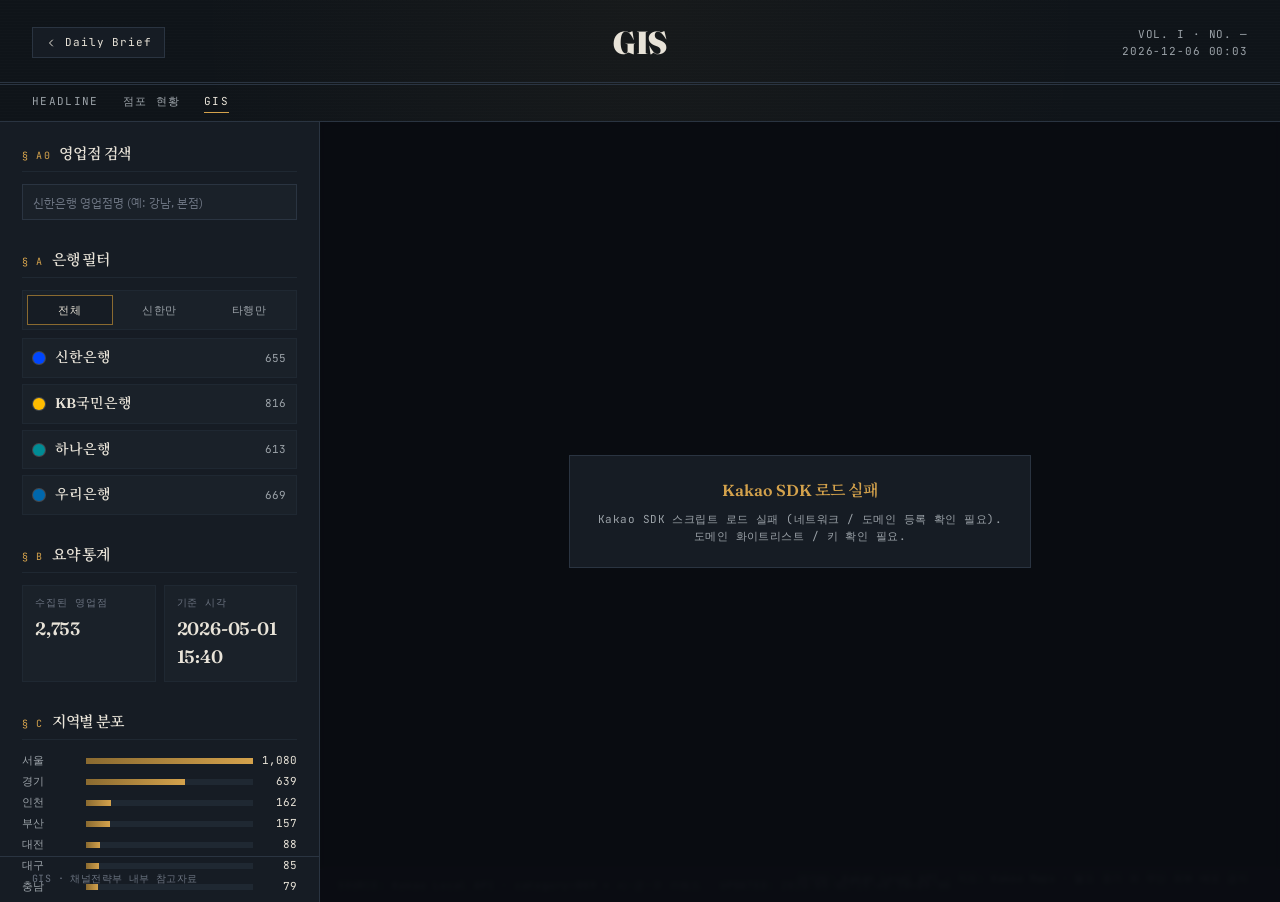
==== gis.html @ 27d9def3 "GIS: 365·주차장 제외, 신한 본점 초기화면, 로고 그룹 필터, 영업점 검색, KOSIS·R-ONE 지역통계 - fetch_kakao_branches: '365' 와 '주차장" ====
<!DOCTYPE html>
<html lang="ko">
<head>
<meta charset="UTF-8">
<meta name="viewport" content="width=device-width, initial-scale=1.0">
<title>GIS · 채널전략부 Daily Brief</title>
<link rel="preconnect" href="https://fonts.googleapis.com">
<link rel="preconnect" href="https://fonts.gstatic.com" crossorigin>
<link href="https://fonts.googleapis.com/css2?family=Fraunces:opsz,wght@9..144,300;9..144,400;9..144,600;9..144,900&family=JetBrains+Mono:wght@400;500;700&family=Noto+Serif+KR:wght@300;400;600;900&family=IBM+Plex+Sans+KR:wght@300;400;500;600;700&display=swap" rel="stylesheet">
<link rel="stylesheet" href="./assets/gis.css">
</head>
<body>
<header class="masthead">
  <div class="mast-left">
    <a class="back-link" href="./index.html" aria-label="Daily Brief 로 돌아가기">
      <svg viewBox="0 0 24 24" aria-hidden="true"><path d="M15 18l-6-6 6-6"/></svg>
      <span>Daily Brief</span>
    </a>
  </div>
  <div class="mast-center">
    <h1>GIS</h1>
  </div>
  <div class="mast-right">
    <span id="vol">VOL. I · NO. —</span><br>
    <span id="today-date">—</span>
  </div>
</header>

<nav class="nav">
  <a href="./index.html#headline">Headline</a>
  <a href="./index.html#branch">점포 현황</a>
  <a href="./gis.html" class="active">GIS</a>
</nav>

<main class="gis-shell">
  <aside class="gis-side">
    <section class="side-block">
      <div class="block-head">
        <span class="num">§ A0</span>
        <h3>영업점 검색</h3>
      </div>
      <div class="search-wrap">
        <input type="search" id="branch-search" autocomplete="off"
               placeholder="신한은행 영업점명 (예: 강남, 본점)" />
        <div class="search-results" id="branch-search-results" hidden></div>
      </div>
    </section>

    <section class="side-block" id="legal-block">
      <div class="block-head">
        <span class="num">§ A</span>
        <h3>은행 필터</h3>
      </div>
      <div class="logo-group-toggle" id="logo-group-toggle">
        <label class="logo-radio">
          <input type="radio" name="logoGroup" value="all" checked>
          <span>전체</span>
        </label>
        <label class="logo-radio">
          <input type="radio" name="logoGroup" value="shinhan">
          <span>신한만</span>
        </label>
        <label class="logo-radio">
          <input type="radio" name="logoGroup" value="others">
          <span>타행만</span>
        </label>
      </div>
      <div class="bank-toggle-list" id="bank-toggle-list">
        <div class="loading">[LOADING]</div>
      </div>
    </section>

    <section class="side-block">
      <div class="block-head">
        <span class="num">§ B</span>
        <h3>요약 통계</h3>
      </div>
      <div class="stat-grid" id="stat-grid">
        <div class="stat"><div class="k">수집된 영업점</div><div class="v" id="stat-total">—</div></div>
        <div class="stat"><div class="k">기준 시각</div><div class="v" id="stat-asof">—</div></div>
      </div>
    </section>

    <section class="side-block">
      <div class="block-head">
        <span class="num">§ C</span>
        <h3>지역별 분포</h3>
      </div>
      <div class="region-bars" id="region-bars">
        <div class="loading">[LOADING]</div>
      </div>
    </section>

    <section class="side-block">
      <div class="block-head">
        <span class="num">§ D</span>
        <h3>입지 분석 기초자료</h3>
      </div>
      <ul class="ref-list">
        <li><strong>인구·세대</strong> · 행정안전부 주민등록 인구 (월간) / 통계청 KOSIS</li>
        <li><strong>사업체·종사자</strong> · 통계청 전국사업체조사 (시·군·구 단위)</li>
        <li><strong>가구소득·자산</strong> · 통계청 가계금융복지조사</li>
        <li><strong>유동인구</strong> · KT, SKT 통신사 또는 서울 열린데이터광장</li>
        <li><strong>지가·임대</strong> · 한국부동산원 R-ONE / 국토교통부 실거래가</li>
        <li><strong>경쟁점포</strong> · Kakao Local API 카테고리 BK9 (현 페이지 데이터)</li>
        <li><strong>대중교통 접근성</strong> · 국토부 대중교통 환승통계 / 지하철 승하차</li>
      </ul>
      <p class="ref-note" id="region-stats-note">영업점 마커 클릭 시 해당 시·군·구 통계청 / 한국부동산원 자료가 표시됩니다.</p>
    </section>
  </aside>

  <section class="gis-main">
    <div id="map" class="kakao-map"></div>
    <div class="map-overlay" id="map-overlay">
      <div class="overlay-card">
        <div class="overlay-title">지도를 불러오는 중…</div>
        <div class="overlay-msg" id="overlay-msg">Kakao Maps SDK 초기화</div>
      </div>
    </div>
    <div class="map-meta" id="map-meta">
      <span id="meta-source">SOURCE: —</span>
      <span id="meta-updated">UPDATED: —</span>
    </div>
  </section>
</main>

<footer class="gis-foot">
  <div>GIS · 채널전략부 내부 참고자료</div>
  <div>데이터: Kakao Local API · 지도: Kakao Maps · 별도 표기 외 무단 외부 배포 금지</div>
</footer>

<script src="./assets/gis.js"></script>
</body>
</html>
---- assets/gis.css ----
:root {
  --bg: #0f1419;
  --bg-elev: #161c24;
  --bg-card: #1a2129;
  --line: #2a3441;
  --line-soft: #1f2832;
  --ink: #e8e3d8;
  --ink-dim: #9ca3a9;
  --ink-mute: #6b7380;
  --accent: #d4a24c;
  --accent-dim: #8a6a30;
  --ok: #7fa88a;
  --serif: 'Fraunces', 'Noto Serif KR', serif;
  --sans: 'IBM Plex Sans KR', system-ui, sans-serif;
  --mono: 'JetBrains Mono', monospace;
  --pad-x: 32px;
  --side-w: 320px;
  --kb: #FFBC00;
  --shinhan: #0046FF;
  --hana: #008C95;
  --woori: #0067AC;
}
* { box-sizing: border-box; margin: 0; padding: 0; }
html, body {
  background: var(--bg);
  color: var(--ink);
  font-family: var(--sans);
  font-size: 14px;
  line-height: 1.55;
  -webkit-font-smoothing: antialiased;
  height: 100%;
}
body {
  display: flex;
  flex-direction: column;
  min-height: 100vh;
  background-image:
    radial-gradient(ellipse at top, rgba(212,162,76,0.04) 0%, transparent 50%),
    repeating-linear-gradient(0deg, transparent 0px, transparent 2px, rgba(255,255,255,0.008) 2px, rgba(255,255,255,0.008) 3px);
}
a { color: inherit; text-decoration: none; }

.masthead {
  border-bottom: 3px double var(--line);
  padding: 18px var(--pad-x) 14px;
  display: grid;
  grid-template-columns: minmax(160px, 1fr) auto minmax(160px, 1fr);
  align-items: center;
  gap: 18px;
}
.mast-left { font-family: var(--mono); font-size: 11px; color: var(--ink-dim); letter-spacing: 0.08em; }
.back-link {
  display: inline-flex; align-items: center; gap: 8px;
  padding: 6px 12px;
  border: 1px solid var(--line);
  background: var(--bg-elev);
  color: var(--ink);
  transition: border-color 0.15s, color 0.15s;
}
.back-link:hover { color: var(--accent); border-color: var(--accent-dim); }
.back-link svg {
  width: 12px; height: 12px;
  stroke: currentColor; fill: none;
  stroke-width: 2; stroke-linecap: round; stroke-linejoin: round;
}
.mast-center { text-align: center; }
.mast-center h1 {
  font-family: var(--serif);
  font-weight: 900;
  font-size: clamp(20px, 2.6vw, 32px);
  letter-spacing: -0.02em;
  font-variation-settings: 'opsz' 144;
}
.mast-center .tagline {
  font-family: var(--serif);
  font-style: italic;
  font-size: 12px;
  color: var(--ink-dim);
  margin-top: 4px;
}
.mast-right { font-family: var(--mono); font-size: 11px; color: var(--ink-dim); text-align: right; letter-spacing: 0.08em; }

.nav {
  border-bottom: 1px solid var(--line);
  padding: 8px var(--pad-x);
  display: flex;
  gap: 24px;
  font-family: var(--mono);
  font-size: 11px;
  letter-spacing: 0.12em;
  text-transform: uppercase;
}
.nav a { color: var(--ink-dim); transition: color 0.15s; padding-bottom: 2px; }
.nav a:hover { color: var(--accent); }
.nav a.active { color: var(--ink); border-bottom: 1px solid var(--accent); }

.gis-shell {
  flex: 1;
  display: grid;
  grid-template-columns: var(--side-w) 1fr;
  gap: 0;
  min-height: 0;
}
.gis-side {
  border-right: 1px solid var(--line);
  background: var(--bg-elev);
  padding: 20px 22px;
  overflow-y: auto;
  max-height: calc(100vh - 120px);
}
.side-block { margin-bottom: 28px; }
.side-block:last-child { margin-bottom: 0; }
.block-head {
  display: flex; align-items: baseline; gap: 8px;
  border-bottom: 1px solid var(--line-soft);
  padding-bottom: 6px;
  margin-bottom: 12px;
}
.block-head .num {
  font-family: var(--mono); font-size: 10px;
  color: var(--accent); letter-spacing: 0.12em;
}
.block-head h3 {
  font-family: var(--serif); font-weight: 600;
  font-size: 15px; letter-spacing: -0.005em;
}

.search-wrap { position: relative; }
.search-wrap input[type="search"] {
  width: 100%;
  padding: 8px 10px;
  background: var(--bg-card);
  border: 1px solid var(--line);
  color: var(--ink);
  font-family: var(--sans);
  font-size: 13px;
  outline: none;
  transition: border-color 0.15s;
}
.search-wrap input[type="search"]:focus { border-color: var(--accent-dim); }
.search-wrap input[type="search"]::placeholder {
  color: var(--ink-mute);
  font-size: 12px;
}
.search-results {
  position: absolute;
  left: 0; right: 0; top: calc(100% + 4px);
  z-index: 30;
  max-height: 280px;
  overflow-y: auto;
  border: 1px solid var(--line);
  background: var(--bg-card);
  box-shadow: 0 6px 20px rgba(0,0,0,0.5);
}
.search-results .search-row {
  display: block;
  width: 100%;
  text-align: left;
  background: transparent;
  border: 0;
  border-bottom: 1px solid var(--line-soft);
  color: var(--ink);
  padding: 8px 10px;
  cursor: pointer;
  font-family: var(--sans);
}
.search-results .search-row:hover,
.search-results .search-row.active { background: var(--bg-elev); }
.search-results .search-row .bn {
  display: block;
  font-family: var(--serif);
  font-weight: 600;
  font-size: 13px;
  color: var(--ink);
}
.search-results .search-row .ad {
  display: block;
  font-family: var(--mono);
  font-size: 10.5px;
  color: var(--ink-dim);
  margin-top: 2px;
  letter-spacing: 0.02em;
}

.logo-group-toggle {
  display: grid;
  grid-template-columns: repeat(3, 1fr);
  gap: 4px;
  margin-bottom: 8px;
  padding: 4px;
  background: var(--bg-card);
  border: 1px solid var(--line-soft);
}
.logo-radio {
  display: flex;
  align-items: center;
  justify-content: center;
  padding: 6px 4px;
  cursor: pointer;
  font-family: var(--mono);
  font-size: 10.5px;
  letter-spacing: 0.05em;
  color: var(--ink-dim);
  border: 1px solid transparent;
  transition: color 0.15s, border-color 0.15s, background 0.15s;
  user-select: none;
}
.logo-radio input { display: none; }
.logo-radio:hover { color: var(--ink); }
.logo-radio:has(input:checked) {
  color: var(--ink);
  border-color: var(--accent-dim);
  background: var(--bg-elev);
}

.bank-toggle-list { display: flex; flex-direction: column; gap: 6px; }
.bank-toggle {
  display: flex; align-items: center; gap: 10px;
  padding: 8px 10px;
  border: 1px solid var(--line-soft);
  background: var(--bg-card);
  cursor: pointer;
  transition: border-color 0.15s, background 0.15s;
  user-select: none;
}
.bank-toggle:hover { border-color: var(--accent-dim); }
.bank-toggle.off { opacity: 0.42; }
.bank-toggle .swatch {
  width: 12px; height: 12px; border-radius: 50%;
  flex-shrink: 0;
  box-shadow: 0 0 0 1px rgba(255,255,255,0.18);
}
.bank-toggle .name {
  font-family: var(--serif); font-weight: 600; font-size: 14px;
  flex: 1;
}
.bank-toggle .count {
  font-family: var(--mono); font-size: 11px;
  color: var(--ink-dim);
}
.bank-toggle.kb .swatch { background: var(--kb); }
.bank-toggle.shinhan .swatch { background: var(--shinhan); }
.bank-toggle.hana .swatch { background: var(--hana); }
.bank-toggle.woori .swatch { background: var(--woori); }

.stat-grid {
  display: grid; grid-template-columns: 1fr 1fr;
  gap: 8px;
}
.stat {
  border: 1px solid var(--line-soft);
  background: var(--bg-card);
  padding: 10px 12px;
}
.stat .k {
  font-family: var(--mono); font-size: 9.5px;
  color: var(--ink-mute); letter-spacing: 0.1em;
  text-transform: uppercase;
  margin-bottom: 4px;
}
.stat .v {
  font-family: var(--serif); font-weight: 600;
  font-size: 18px; letter-spacing: -0.01em;
}

.region-bars { display: flex; flex-direction: column; gap: 4px; }
.region-row {
  display: grid;
  grid-template-columns: 56px 1fr 36px;
  align-items: center;
  gap: 8px;
  font-family: var(--mono); font-size: 11px;
}
.region-row .reg { color: var(--ink-dim); }
.region-row .bar {
  height: 6px; background: var(--line-soft); position: relative;
}
.region-row .bar > div {
  position: absolute; inset: 0 auto 0 0;
  background: linear-gradient(90deg, var(--accent-dim), var(--accent));
}
.region-row .num { color: var(--ink); text-align: right; }

.ref-list {
  list-style: none;
  display: flex; flex-direction: column; gap: 8px;
}
.ref-list li {
  font-size: 12px; color: var(--ink-dim);
  padding-left: 10px;
  border-left: 1px solid var(--line-soft);
}
.ref-list li strong { color: var(--ink); font-weight: 600; }
.ref-note {
  margin-top: 12px;
  font-family: var(--mono); font-size: 10px;
  color: var(--ink-mute);
  letter-spacing: 0.04em;
}

.gis-main {
  position: relative;
  min-height: calc(100vh - 120px);
  display: flex; flex-direction: column;
}
.kakao-map {
  flex: 1;
  width: 100%;
  background: #0a0d12;
  min-height: 480px;
}
.map-meta {
  border-top: 1px solid var(--line);
  padding: 8px 18px;
  display: flex; gap: 18px;
  font-family: var(--mono); font-size: 10px;
  color: var(--ink-mute);
  letter-spacing: 0.08em;
}

body, .gis-shell, .gis-main, .gis-side, .kakao-map {
  min-width: 0;
}

.map-overlay {
  position: absolute; inset: 0;
  display: flex; align-items: center; justify-content: center;
  background: rgba(10, 13, 18, 0.92);
  backdrop-filter: blur(2px);
  z-index: 20;
}
.map-overlay.hidden { display: none; }
.overlay-card {
  border: 1px solid var(--line);
  background: var(--bg-elev);
  padding: 22px 28px;
  max-width: 480px;
  text-align: center;
}
.overlay-title {
  font-family: var(--serif); font-weight: 600;
  font-size: 16px; margin-bottom: 8px;
}
.overlay-msg {
  font-family: var(--mono); font-size: 11px;
  color: var(--ink-dim);
  letter-spacing: 0.04em;
  white-space: pre-line;
}
.overlay-card.error .overlay-title { color: var(--accent); }

.bank-marker {
  width: 30px; height: 30px;
  border-radius: 50%;
  background: #fff;
  border: 2px solid #0f1419;
  box-shadow: 0 2px 6px rgba(0,0,0,0.45);
  display: flex; align-items: center; justify-content: center;
  cursor: pointer;
  transform: translate(-50%, -100%);
  position: relative;
}
.bank-marker img {
  width: 22px; height: 22px;
  border-radius: 50%;
  object-fit: contain;
}
.bank-marker::after {
  content: '';
  position: absolute;
  bottom: -7px; left: 50%;
  transform: translateX(-50%);
  width: 0; height: 0;
  border-left: 5px solid transparent;
  border-right: 5px solid transparent;
  border-top: 7px solid #0f1419;
}
.bank-marker.kb { border-color: var(--kb); }
.bank-marker.kb::after { border-top-color: var(--kb); }
.bank-marker.shinhan { border-color: var(--shinhan); }
.bank-marker.shinhan::after { border-top-color: var(--shinhan); }
.bank-marker.hana { border-color: var(--hana); }
.bank-marker.hana::after { border-top-color: var(--hana); }
.bank-marker.woori { border-color: var(--woori); }
.bank-marker.woori::after { border-top-color: var(--woori); }

.gis-info {
  min-width: 220px;
  padding: 10px 12px;
  font-family: var(--sans);
  font-size: 12px;
  color: #1a2129;
  line-height: 1.5;
}
.gis-info .bn {
  font-family: var(--serif);
  font-weight: 600;
  font-size: 13px;
  color: #0f1419;
  margin-bottom: 4px;
}
.gis-info .ad { color: #4b5563; font-size: 11px; }
.gis-info .ph { color: #2a3441; font-size: 11px; margin-top: 4px; font-family: var(--mono); }
.gis-info a {
  display: inline-block;
  margin-top: 6px;
  font-family: var(--mono);
  font-size: 10px;
  color: #c97b00;
  letter-spacing: 0.06em;
  text-transform: uppercase;
}
.gis-info .rs-block {
  margin-top: 8px;
  padding-top: 6px;
  border-top: 1px dashed #cbd2da;
}
.gis-info .rs-head {
  font-family: var(--mono);
  font-size: 10px;
  letter-spacing: 0.06em;
  color: #4b5563;
  text-transform: uppercase;
  margin-bottom: 4px;
}
.gis-info .rs-row {
  display: grid;
  grid-template-columns: 92px 1fr auto;
  gap: 6px;
  align-items: baseline;
  font-size: 11px;
  margin-top: 2px;
}
.gis-info .rs-row .k { color: #4b5563; }
.gis-info .rs-row .v { color: #0f1419; font-family: var(--mono); }
.gis-info .rs-row .src {
  color: #6b7380;
  font-family: var(--mono);
  font-size: 9.5px;
  letter-spacing: 0.04em;
}
.gis-info .rs-empty {
  margin-top: 8px;
  padding-top: 6px;
  border-top: 1px dashed #cbd2da;
  font-size: 10.5px;
  color: #6b7380;
  font-family: var(--mono);
  letter-spacing: 0.02em;
}

.gis-foot {
  border-top: 1px solid var(--line);
  padding: 14px var(--pad-x);
  display: flex;
  justify-content: space-between;
  flex-wrap: wrap;
  gap: 10px;
  font-family: var(--mono);
  font-size: 10px;
  color: var(--ink-mute);
  letter-spacing: 0.04em;
}

.loading {
  font-family: var(--mono); font-size: 11px;
  color: var(--ink-mute);
  padding: 8px 0;
  letter-spacing: 0.06em;
}

@media (max-width: 960px) {
  :root { --pad-x: 18px; --side-w: 100%; }
  .masthead {
    grid-template-columns: 1fr;
    gap: 10px;
    text-align: left;
  }
  .mast-center,
  .mast-right {
    text-align: left;
  }
  .gis-shell { grid-template-columns: 1fr; }
  .gis-side {
    border-right: none;
    border-bottom: 1px solid var(--line);
    max-height: none;
  }
  .map-meta {
    flex-wrap: wrap;
    gap: 8px;
  }
  .kakao-map { min-height: 360px; }
}
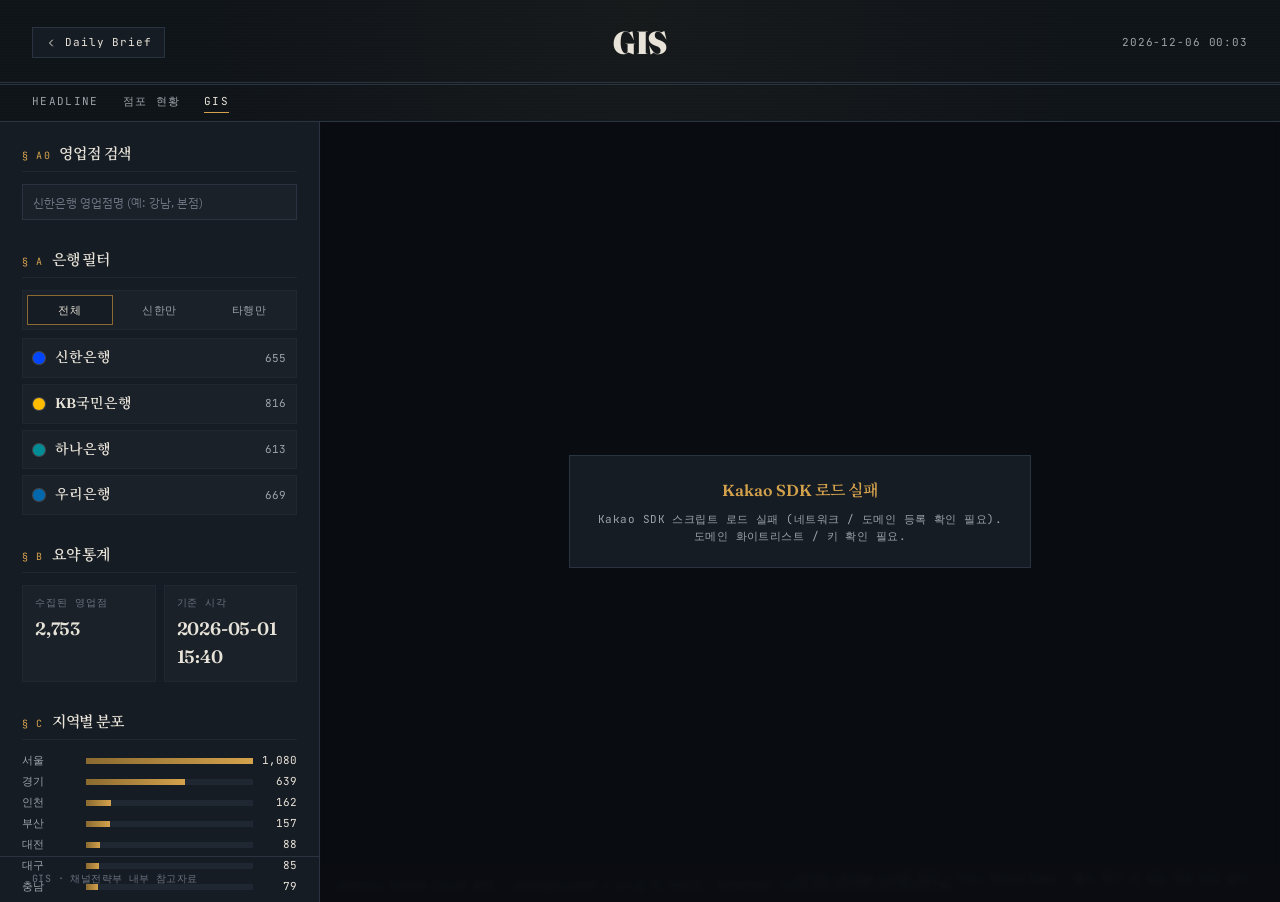
==== commit e92dd578: "feat: improve mobile GIS layout and masthead interactions" ====
--- a/gis.html
+++ b/gis.html
@@ -21,7 +21,6 @@
     <h1>GIS</h1>
   </div>
   <div class="mast-right">
-    <span id="vol">VOL. I · NO. —</span><br>
     <span id="today-date">—</span>
   </div>
 </header>
@@ -34,7 +33,7 @@
 
 <main class="gis-shell">
   <aside class="gis-side">
-    <section class="side-block">
+    <section class="side-block" id="search-block">
       <div class="block-head">
         <span class="num">§ A0</span>
         <h3>영업점 검색</h3>
@@ -46,13 +45,13 @@
       </div>
     </section>
 
-    <section class="side-block" id="legal-block">
+    <section class="side-block" id="filter-block">
       <div class="block-head">
         <span class="num">§ A</span>
         <h3>은행 필터</h3>
       </div>
       <div class="logo-group-toggle" id="logo-group-toggle">
-        <label class="logo-radio">
+        <label class="logo-radio logo-radio-all">
           <input type="radio" name="logoGroup" value="all" checked>
           <span>전체</span>
         </label>
@@ -110,6 +109,7 @@
   </aside>
 
   <section class="gis-main">
+    <div class="mobile-map-controls" id="mobile-map-controls" aria-label="모바일 지도 컨트롤"></div>
     <div id="map" class="kakao-map"></div>
     <div class="map-overlay" id="map-overlay">
       <div class="overlay-card">
--- a/assets/gis.css
+++ b/assets/gis.css
@@ -492,3 +492,38 @@
   }
   .kakao-map { min-height: 360px; }
 }
+
+.mobile-map-controls { display: none; }
+
+@media (max-width: 960px) {
+  .mobile-map-controls {
+    display: grid;
+    gap: 8px;
+    position: static;
+    z-index: 1;
+    margin: 10px 10px 0;
+    padding: 10px;
+    border: 1px solid var(--line);
+    background: rgba(15, 20, 25, 0.92);
+    backdrop-filter: blur(3px);
+  }
+  .mobile-map-controls .side-block {
+    margin: 0;
+    padding: 0;
+  }
+  .mobile-map-controls .block-head {
+    margin-bottom: 8px;
+  }
+  .gis-side .mobile-hidden {
+    display: none;
+  }
+  .kakao-map {
+    min-height: 520px;
+  }
+}
+
+@media (max-width: 960px) {
+  #mobile-map-controls #bank-toggle-list { display: none; }
+  #mobile-map-controls .logo-group-toggle { grid-template-columns: repeat(2, 1fr); }
+  #mobile-map-controls .logo-radio-all { display: none; }
+}
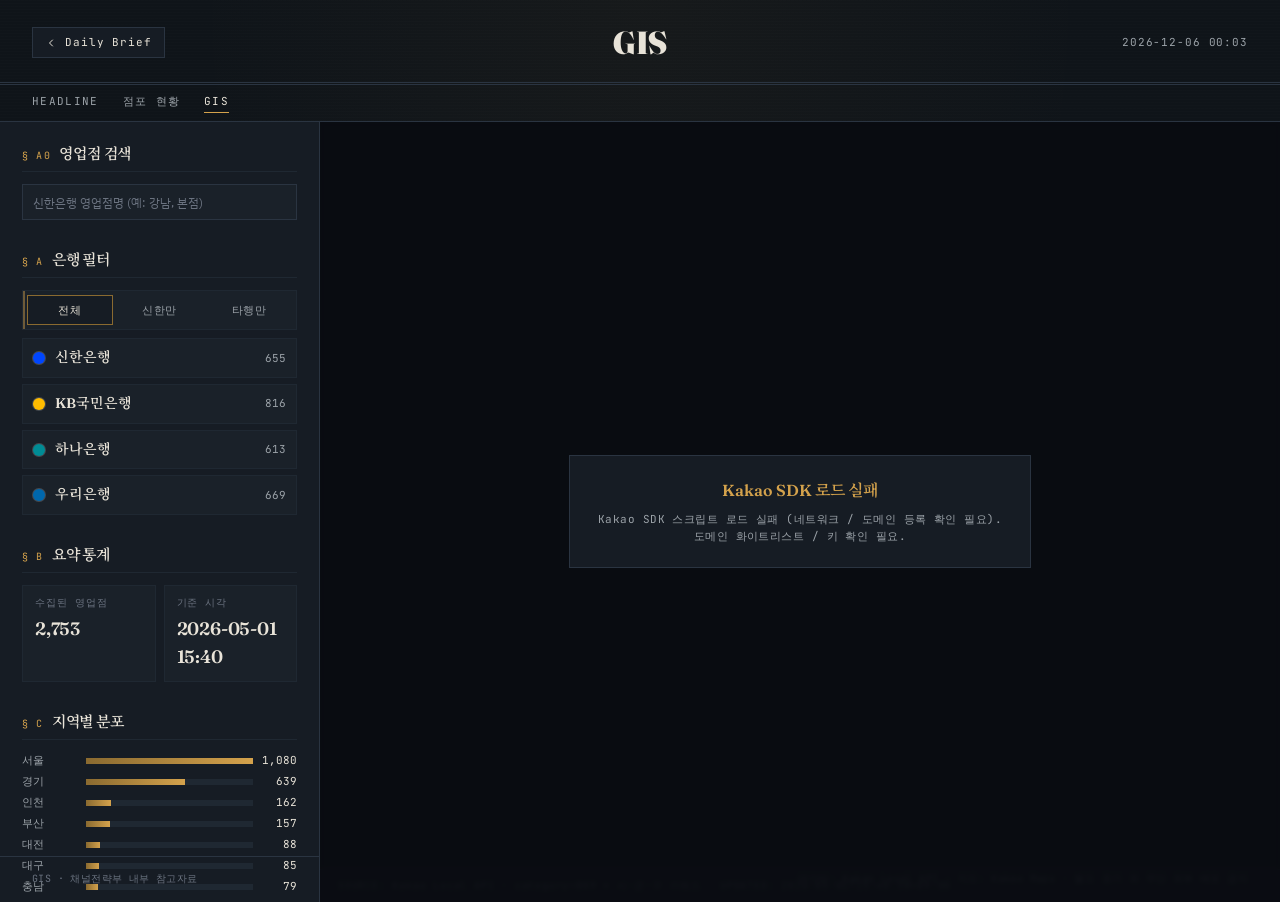
==== commit a7e134c0: "GIS: 입지 점수 신설 + 옛 매매가격지수 비활성화 + Kakao Place 링크 제거 문제 - R-ONE 표 A_2024_00045 가 2005년 시점 데이터만 반환해 매매가격" ====
--- a/gis.html
+++ b/gis.html
@@ -95,16 +95,22 @@
         <span class="num">§ D</span>
         <h3>입지 분석 기초자료</h3>
       </div>
+      <p class="ref-sub">현재 수집 중</p>
       <ul class="ref-list">
-        <li><strong>인구·세대</strong> · 행정안전부 주민등록 인구 (월간) / 통계청 KOSIS</li>
-        <li><strong>사업체·종사자</strong> · 통계청 전국사업체조사 (시·군·구 단위)</li>
-        <li><strong>가구소득·자산</strong> · 통계청 가계금융복지조사</li>
-        <li><strong>유동인구</strong> · KT, SKT 통신사 또는 서울 열린데이터광장</li>
-        <li><strong>지가·임대</strong> · 한국부동산원 R-ONE / 국토교통부 실거래가</li>
-        <li><strong>경쟁점포</strong> · Kakao Local API 카테고리 BK9 (현 페이지 데이터)</li>
-        <li><strong>대중교통 접근성</strong> · 국토부 대중교통 환승통계 / 지하철 승하차</li>
+        <li><span class="ref-on">●</span> <strong>인구·세대</strong> · 통계청 KOSIS (월간)</li>
+        <li><span class="ref-on">●</span> <strong>경쟁점포</strong> · Kakao Local API 카테고리 BK9</li>
+        <li><span class="ref-on">●</span> <strong>입지 점수 (0~100)</strong> · 인구 60% + 4대銀 점포수 40% (백분위 가중평균)</li>
       </ul>
-      <p class="ref-note" id="region-stats-note">영업점 마커 클릭 시 해당 시·군·구 통계청 / 한국부동산원 자료가 표시됩니다.</p>
+      <p class="ref-sub">예정 (확장 계획)</p>
+      <ul class="ref-list ref-list-pending">
+        <li><span class="ref-off">○</span> <strong>지가·임대</strong> · 한국부동산원 R-ONE / 국토부 실거래가
+          <span class="ref-warn">현재 호출되는 R-ONE 표가 옛 데이터만 반환하여 일시 비활성화</span></li>
+        <li><span class="ref-off">○</span> <strong>사업체·종사자</strong> · 통계청 전국사업체조사</li>
+        <li><span class="ref-off">○</span> <strong>가구소득·자산</strong> · 통계청 가계금융복지조사</li>
+        <li><span class="ref-off">○</span> <strong>유동인구</strong> · 통신사 / 서울 열린데이터광장</li>
+        <li><span class="ref-off">○</span> <strong>대중교통 접근성</strong> · 국토부 환승통계 / 지하철 승하차</li>
+      </ul>
+      <p class="ref-note" id="region-stats-note">영업점 마커 클릭 시 해당 시·군·구의 입지 점수와 기초자료가 표시됩니다.</p>
     </section>
   </aside>
 
--- a/assets/gis.css
+++ b/assets/gis.css
@@ -190,6 +190,7 @@
   padding: 4px;
   background: var(--bg-card);
   border: 1px solid var(--line-soft);
+  box-shadow: inset 2px 0 0 rgba(212,162,76,0.45);
 }
 .logo-radio {
   display: flex;
@@ -291,6 +292,24 @@
   border-left: 1px solid var(--line-soft);
 }
 .ref-list li strong { color: var(--ink); font-weight: 600; }
+.ref-list-pending li { opacity: 0.6; }
+.ref-sub {
+  margin-top: 14px; margin-bottom: 6px;
+  font-family: var(--mono); font-size: 9.5px;
+  color: var(--ink-mute);
+  letter-spacing: 0.12em;
+  text-transform: uppercase;
+}
+.ref-sub:first-of-type { margin-top: 0; }
+.ref-on { color: var(--accent); margin-right: 4px; }
+.ref-off { color: var(--ink-mute); margin-right: 4px; }
+.ref-warn {
+  display: block;
+  margin-top: 4px;
+  font-family: var(--mono); font-size: 10px;
+  color: var(--accent);
+  letter-spacing: 0.02em;
+}
 .ref-note {
   margin-top: 12px;
   font-family: var(--mono); font-size: 10px;
@@ -308,7 +327,12 @@
   width: 100%;
   background: #0a0d12;
   min-height: 480px;
-}
+  /* 삼성 갤럭시 패드 등에서 브라우저 기본 스크롤이 지도 드래그를 가로채는 현상 방지 */
+  touch-action: none;
+  -ms-touch-action: none;
+  overscroll-behavior: contain;
+}
+.kakao-map * { touch-action: none; }
 .map-meta {
   border-top: 1px solid var(--line);
   padding: 8px 18px;
@@ -383,6 +407,14 @@
 .bank-marker.hana::after { border-top-color: var(--hana); }
 .bank-marker.woori { border-color: var(--woori); }
 .bank-marker.woori::after { border-top-color: var(--woori); }
+.bank-marker:hover {
+  filter: brightness(1.08);
+  box-shadow: 0 4px 12px rgba(0,0,0,0.4);
+}
+.bank-marker:active {
+  filter: brightness(1.14);
+}
+
 
 .gis-info {
   min-width: 220px;
@@ -392,6 +424,27 @@
   color: #1a2129;
   line-height: 1.5;
 }
+.gis-info {
+  text-align: center;
+}
+.gis-info .ad,
+.gis-info .ph {
+  text-align: center;
+}
+
+/* Kakao InfoWindow 기본 스킨이 전역 reset 영향으로 깨지는 현상 보정 */
+#map .info {
+  line-height: 1.4;
+}
+#map .info .close,
+#map .info .after {
+  overflow: visible;
+}
+#map .info .close {
+  right: 8px;
+  top: 8px;
+}
+
 .gis-info .bn {
   font-family: var(--serif);
   font-weight: 600;
@@ -433,6 +486,13 @@
 }
 .gis-info .rs-row .k { color: #4b5563; }
 .gis-info .rs-row .v { color: #0f1419; font-family: var(--mono); }
+.gis-info .rs-row.rs-score {
+  margin: 4px 0 6px;
+  padding: 4px 0 6px;
+  border-bottom: 1px dashed #cbd2da;
+}
+.gis-info .rs-row.rs-score .k { color: #0f1419; font-weight: 700; }
+.gis-info .rs-row.rs-score .v { font-size: 14px; font-weight: 700; color: #c97b00; }
 .gis-info .rs-row .src {
   color: #6b7380;
   font-family: var(--mono);
@@ -524,6 +584,5 @@
 
 @media (max-width: 960px) {
   #mobile-map-controls #bank-toggle-list { display: none; }
-  #mobile-map-controls .logo-group-toggle { grid-template-columns: repeat(2, 1fr); }
-  #mobile-map-controls .logo-radio-all { display: none; }
-}
+  #mobile-map-controls .logo-group-toggle { grid-template-columns: repeat(3, 1fr); }
+}
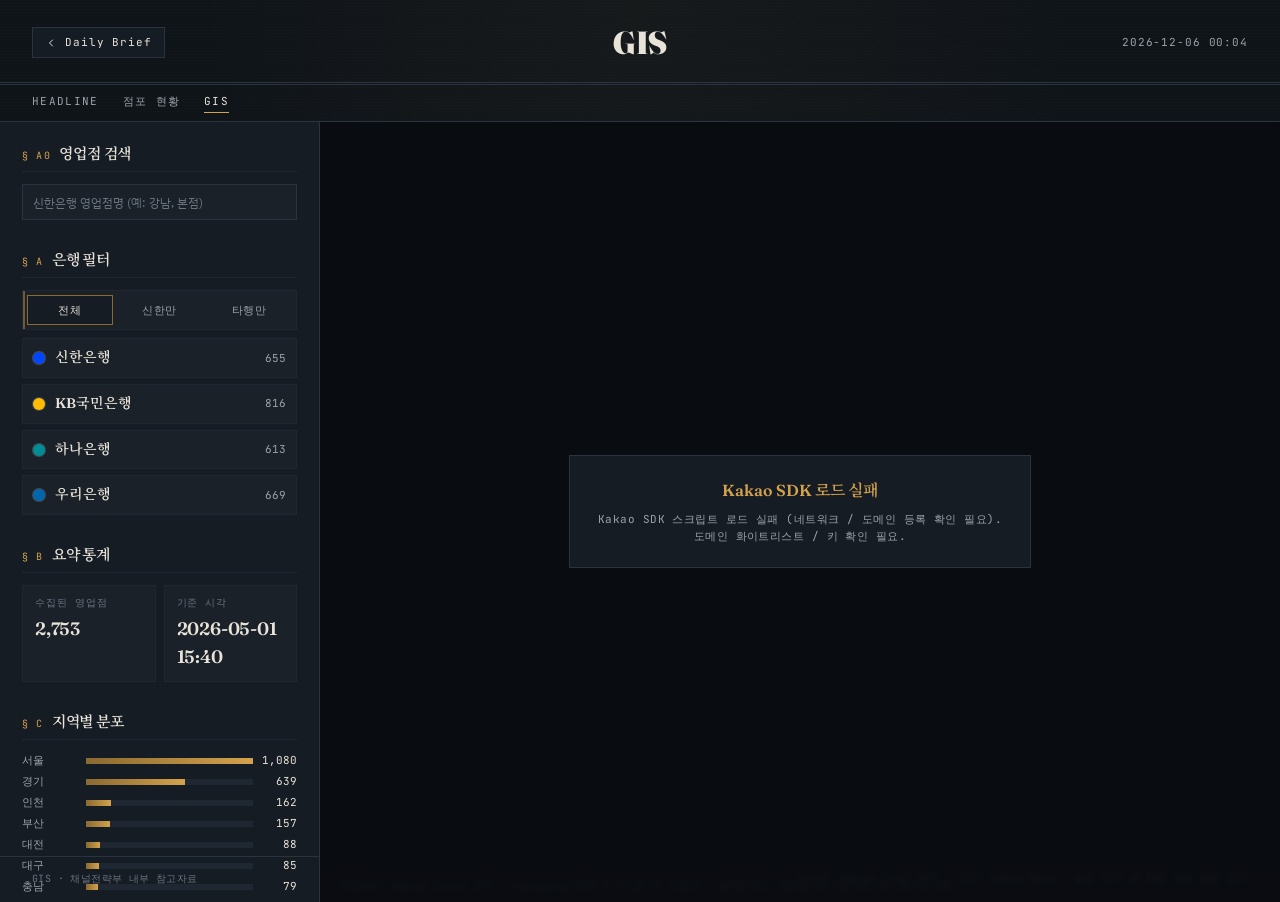
==== commit f23731b7: "GIS: 입지 점수 가중치 개편 (사업체수/소득/시장) + 서울 유동인구 도입 가중치 (실무 경험 기반) - 사업체수 45 % · 가구 평균소득 35 % · 시장 규모 20 % -" ====
--- a/gis.html
+++ b/gis.html
@@ -97,17 +97,23 @@
       </div>
       <p class="ref-sub">현재 수집 중</p>
       <ul class="ref-list">
-        <li><span class="ref-on">●</span> <strong>인구·세대</strong> · 통계청 KOSIS (월간)</li>
+        <li><span class="ref-on">●</span> <strong>사업체수</strong> · 통계청 KOSIS 전국사업체조사 (시·군·구)</li>
+        <li><span class="ref-on">●</span> <strong>가구 평균소득</strong> · 통계청 KOSIS 가계금융복지조사 (시·도 → 하위 시·군·구 적용)</li>
+        <li><span class="ref-on">●</span> <strong>인구·세대</strong> · 통계청 KOSIS (시·군·구, 월간)</li>
+        <li><span class="ref-on">●</span> <strong>유동인구</strong> · 서울 열린데이터광장 IoT (자치구 단위, 서울 한정)</li>
         <li><span class="ref-on">●</span> <strong>경쟁점포</strong> · Kakao Local API 카테고리 BK9</li>
-        <li><span class="ref-on">●</span> <strong>입지 점수 (0~100)</strong> · 인구 60% + 4대銀 점포수 40% (백분위 가중평균)</li>
+      </ul>
+      <p class="ref-sub">입지 점수 가중치</p>
+      <ul class="ref-list">
+        <li><strong>사업체수 45%</strong> · <strong>가구소득 35%</strong> · <strong>시장 규모 20%</strong></li>
+        <li>시장 규모: <em>서울</em> 자치구는 <strong>유동인구</strong>, 그 외는 <strong>인구</strong>. 모든 시·군·구 백분위 가중평균 (0~100).</li>
       </ul>
       <p class="ref-sub">예정 (확장 계획)</p>
       <ul class="ref-list ref-list-pending">
+        <li><span class="ref-off">○</span> <strong>가구 자산</strong> · 시·군·구 단위 KOSIS 데이터 부재로 보류</li>
         <li><span class="ref-off">○</span> <strong>지가·임대</strong> · 한국부동산원 R-ONE / 국토부 실거래가
           <span class="ref-warn">현재 호출되는 R-ONE 표가 옛 데이터만 반환하여 일시 비활성화</span></li>
-        <li><span class="ref-off">○</span> <strong>사업체·종사자</strong> · 통계청 전국사업체조사</li>
-        <li><span class="ref-off">○</span> <strong>가구소득·자산</strong> · 통계청 가계금융복지조사</li>
-        <li><span class="ref-off">○</span> <strong>유동인구</strong> · 통신사 / 서울 열린데이터광장</li>
+        <li><span class="ref-off">○</span> <strong>유동인구 (전국)</strong> · 통신사 데이터 (현재는 서울만 가용)</li>
         <li><span class="ref-off">○</span> <strong>대중교통 접근성</strong> · 국토부 환승통계 / 지하철 승하차</li>
       </ul>
       <p class="ref-note" id="region-stats-note">영업점 마커 클릭 시 해당 시·군·구의 입지 점수와 기초자료가 표시됩니다.</p>
--- a/assets/gis.css
+++ b/assets/gis.css
@@ -487,12 +487,18 @@
 .gis-info .rs-row .k { color: #4b5563; }
 .gis-info .rs-row .v { color: #0f1419; font-family: var(--mono); }
 .gis-info .rs-row.rs-score {
-  margin: 4px 0 6px;
-  padding: 4px 0 6px;
-  border-bottom: 1px dashed #cbd2da;
+  margin: 4px 0 2px;
+  padding: 4px 0 2px;
 }
 .gis-info .rs-row.rs-score .k { color: #0f1419; font-weight: 700; }
 .gis-info .rs-row.rs-score .v { font-size: 14px; font-weight: 700; color: #c97b00; }
+.gis-info .rs-row.rs-score-breakdown {
+  margin: 0 0 6px;
+  padding: 0 0 6px;
+  border-bottom: 1px dashed #cbd2da;
+  font-size: 10px;
+}
+.gis-info .rs-row.rs-score-breakdown .v { color: #6b7280; font-family: var(--mono); }
 .gis-info .rs-row .src {
   color: #6b7380;
   font-family: var(--mono);
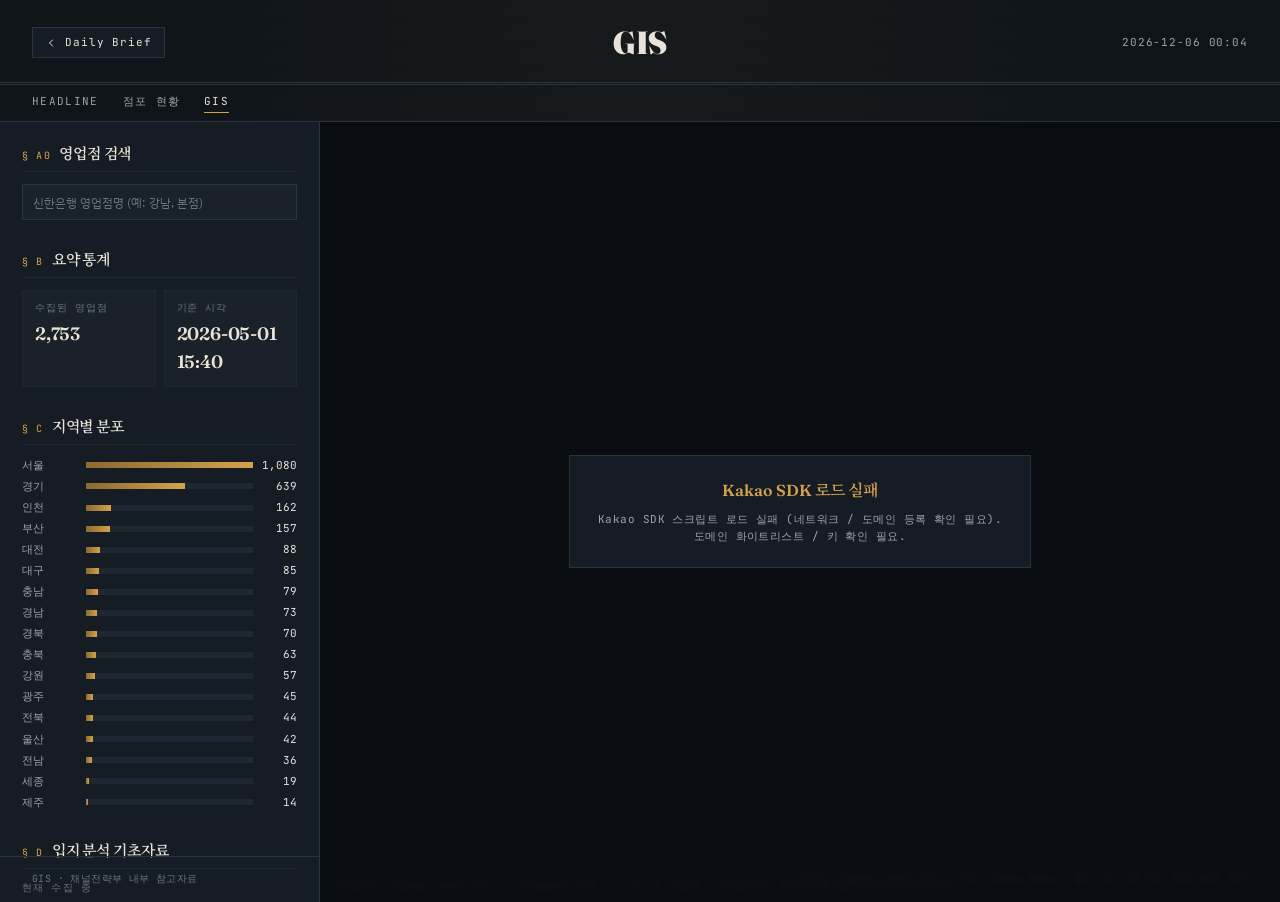
==== commit 80728c5e: "GIS: 영업점 단위 반경 점수 + 서울 유동인구 지도 오버레이 + 지도 위 범례 영업점 단위 점수 - 행정구 점수만으로는 같은 시·군·구 내 입지 차이를 못 잡아냄 (예:   '" ====
--- a/gis.html
+++ b/gis.html
@@ -103,10 +103,17 @@
         <li><span class="ref-on">●</span> <strong>유동인구</strong> · 서울 열린데이터광장 IoT (자치구 단위, 서울 한정)</li>
         <li><span class="ref-on">●</span> <strong>경쟁점포</strong> · Kakao Local API 카테고리 BK9</li>
       </ul>
-      <p class="ref-sub">입지 점수 가중치</p>
+      <p class="ref-sub">영업점 점수 산정</p>
       <ul class="ref-list">
-        <li><strong>사업체수 45%</strong> · <strong>가구소득 35%</strong> · <strong>시장 규모 20%</strong></li>
-        <li>시장 규모: <em>서울</em> 자치구는 <strong>유동인구</strong>, 그 외는 <strong>인구</strong>. 모든 시·군·구 백분위 가중평균 (0~100).</li>
+        <li><strong>행정구 점수 50%</strong> + <strong>반경 내 점포밀도 50%</strong></li>
+        <li>반경 = 수도권·광역시·세종 · <strong>1 km</strong>, 그 외 <strong>2 km</strong>. 반경 내 4 대銀 점포수의 log 백분위 (0~100).</li>
+        <li>행정구 점수 = 사업체수 45% · 가구소득 35% · 시장 규모 20% (서울 자치구는 유동인구, 그 외는 인구).</li>
+      </ul>
+      <p class="ref-sub">서울 유동인구 표시</p>
+      <ul class="ref-list">
+        <li>지도 우측 범례의 <strong>서울 유동인구</strong> 체크박스를 켜면 25 개 자치구 중심에 보라색 원이 표시됩니다.</li>
+        <li>원 크기 = 자치구별 IoT 센서 평균 측정당 방문자 수 (sqrt 비례, 30~120 px).</li>
+        <li>표시 값 = 최근 ~30,000 측정값의 평균 (서울 OpenAPI <code>IotVdata018</code>).</li>
       </ul>
       <p class="ref-sub">예정 (확장 계획)</p>
       <ul class="ref-list ref-list-pending">
--- a/assets/gis.css
+++ b/assets/gis.css
@@ -333,6 +333,90 @@
   overscroll-behavior: contain;
 }
 .kakao-map * { touch-action: none; }
+
+/* ========== 지도 위 범례 (은행 필터 + 유동인구 토글) ========== */
+.map-legend {
+  position: absolute;
+  top: 56px;        /* Kakao 줌 컨트롤 바로 아래 */
+  right: 10px;
+  z-index: 25;
+  display: flex; flex-direction: column;
+  gap: 6px;
+  padding: 6px;
+  background: rgba(15, 20, 25, 0.92);
+  border: 1px solid var(--line);
+  backdrop-filter: blur(3px);
+  font-family: var(--mono);
+  font-size: 10.5px;
+  color: var(--ink);
+}
+.map-legend .legend-row {
+  display: flex; align-items: center; gap: 4px;
+}
+.map-legend .legend-banks { gap: 3px; }
+.map-legend .legend-bank {
+  width: 26px; height: 26px;
+  display: inline-flex; align-items: center; justify-content: center;
+  background: #fff;
+  border: 2px solid #0f1419;
+  border-radius: 50%;
+  cursor: pointer;
+  padding: 0;
+  transition: opacity 0.15s, border-color 0.15s, transform 0.1s;
+}
+.map-legend .legend-bank:hover { transform: scale(1.06); }
+.map-legend .legend-bank.off { opacity: 0.32; }
+.map-legend .legend-bank img {
+  width: 18px; height: 18px;
+  object-fit: contain; border-radius: 50%;
+}
+.map-legend .legend-bank.kb { border-color: var(--kb); }
+.map-legend .legend-bank.shinhan { border-color: var(--shinhan); }
+.map-legend .legend-bank.hana { border-color: var(--hana); }
+.map-legend .legend-bank.woori { border-color: var(--woori); }
+.map-legend .legend-flow {
+  cursor: pointer;
+  letter-spacing: 0.04em;
+  padding: 2px 4px 2px 2px;
+  border-top: 1px dashed var(--line-soft);
+  margin-top: 2px;
+}
+.map-legend .legend-flow input { margin: 0; }
+.map-legend .legend-flow .dot {
+  width: 12px; height: 12px;
+  border-radius: 50%;
+  background: rgba(155, 81, 224, 0.55);
+  border: 1px solid rgba(155, 81, 224, 0.95);
+}
+.map-legend .legend-flow .lbl { color: var(--ink); }
+
+/* ========== 서울 자치구 유동인구 원형 오버레이 ========== */
+.flow-circle {
+  border-radius: 50%;
+  background: rgba(155, 81, 224, 0.32);
+  border: 1px solid rgba(155, 81, 224, 0.85);
+  box-shadow: 0 0 14px rgba(155, 81, 224, 0.18);
+  display: flex; align-items: center; justify-content: center;
+  pointer-events: none;
+  transform: translate(-50%, -50%);  /* CustomOverlay 의 anchor 0.5/0.5 와 함께 정확 중앙 */
+}
+.flow-circle .flow-lbl {
+  display: flex; flex-direction: column; align-items: center;
+  color: #fff;
+  text-shadow: 0 0 4px rgba(0,0,0,0.55);
+  font-family: var(--mono);
+  text-align: center;
+  line-height: 1.15;
+  pointer-events: none;
+}
+.flow-circle .flow-lbl .d { font-size: 11px; font-weight: 600; }
+.flow-circle .flow-lbl .v { font-size: 10px; opacity: 0.92; }
+
+/* ========== 데스크탑에서는 사이드바 은행 필터 숨김 (지도 범례로 이동) ========== */
+@media (min-width: 961px) {
+  .gis-side #filter-block { display: none; }
+}
+
 .map-meta {
   border-top: 1px solid var(--line);
   padding: 8px 18px;
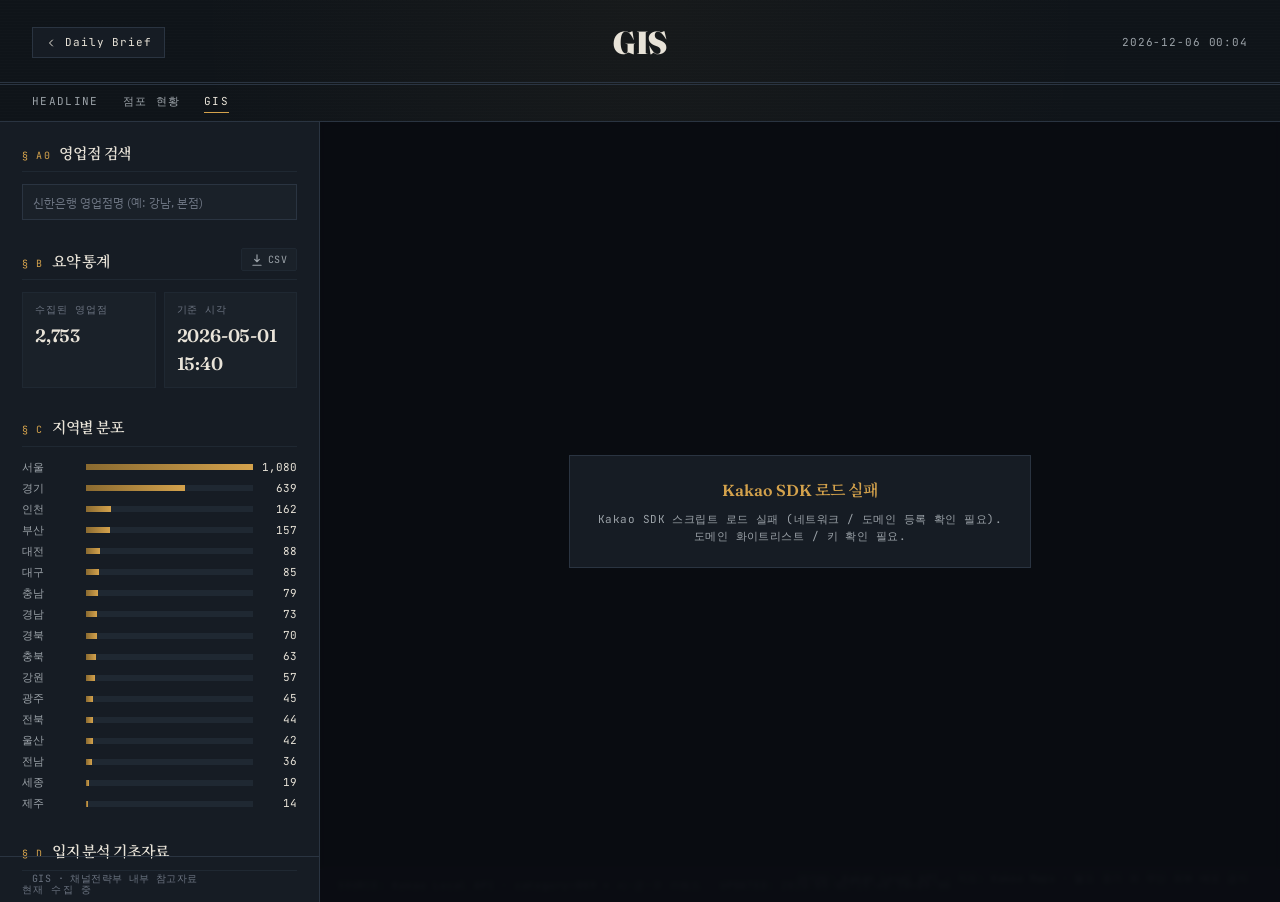
==== commit 1b946d88: "GIS: 정보창 단순화 (행정구점수·인구 숨김) + 점수 산정 CSV 다운로드 영업점 정보창 - '행정구 점수' 와 '인구' 행을 정보창에서 노출하지 않도록 변경.   영업점 점수" ====
--- a/gis.html
+++ b/gis.html
@@ -73,6 +73,12 @@
       <div class="block-head">
         <span class="num">§ B</span>
         <h3>요약 통계</h3>
+        <a href="#" id="score-csv-download" class="csv-download" title="모든 영업점의 점수 산정 근거를 CSV (Excel 호환) 로 다운로드" aria-label="점수 산정 CSV 다운로드">
+          <svg viewBox="0 0 24 24" aria-hidden="true" width="14" height="14">
+            <path d="M12 3v12m0 0l-4-4m4 4l4-4M5 21h14" fill="none" stroke="currentColor" stroke-width="2" stroke-linecap="round" stroke-linejoin="round"/>
+          </svg>
+          <span>CSV</span>
+        </a>
       </div>
       <div class="stat-grid" id="stat-grid">
         <div class="stat"><div class="k">수집된 영업점</div><div class="v" id="stat-total">—</div></div>
--- a/assets/gis.css
+++ b/assets/gis.css
@@ -124,6 +124,25 @@
   font-family: var(--serif); font-weight: 600;
   font-size: 15px; letter-spacing: -0.005em;
 }
+.block-head .csv-download {
+  margin-left: auto;
+  display: inline-flex; align-items: center; gap: 4px;
+  padding: 3px 8px;
+  font-family: var(--mono); font-size: 10px;
+  letter-spacing: 0.08em;
+  color: var(--ink-dim);
+  background: var(--bg-card);
+  border: 1px solid var(--line-soft);
+  border-radius: 2px;
+  text-decoration: none;
+  transition: color 0.15s, border-color 0.15s, background 0.15s;
+}
+.block-head .csv-download:hover {
+  color: var(--accent);
+  border-color: var(--accent-dim);
+  background: var(--bg-elev);
+}
+.block-head .csv-download svg { display: block; }
 
 .search-wrap { position: relative; }
 .search-wrap input[type="search"] {
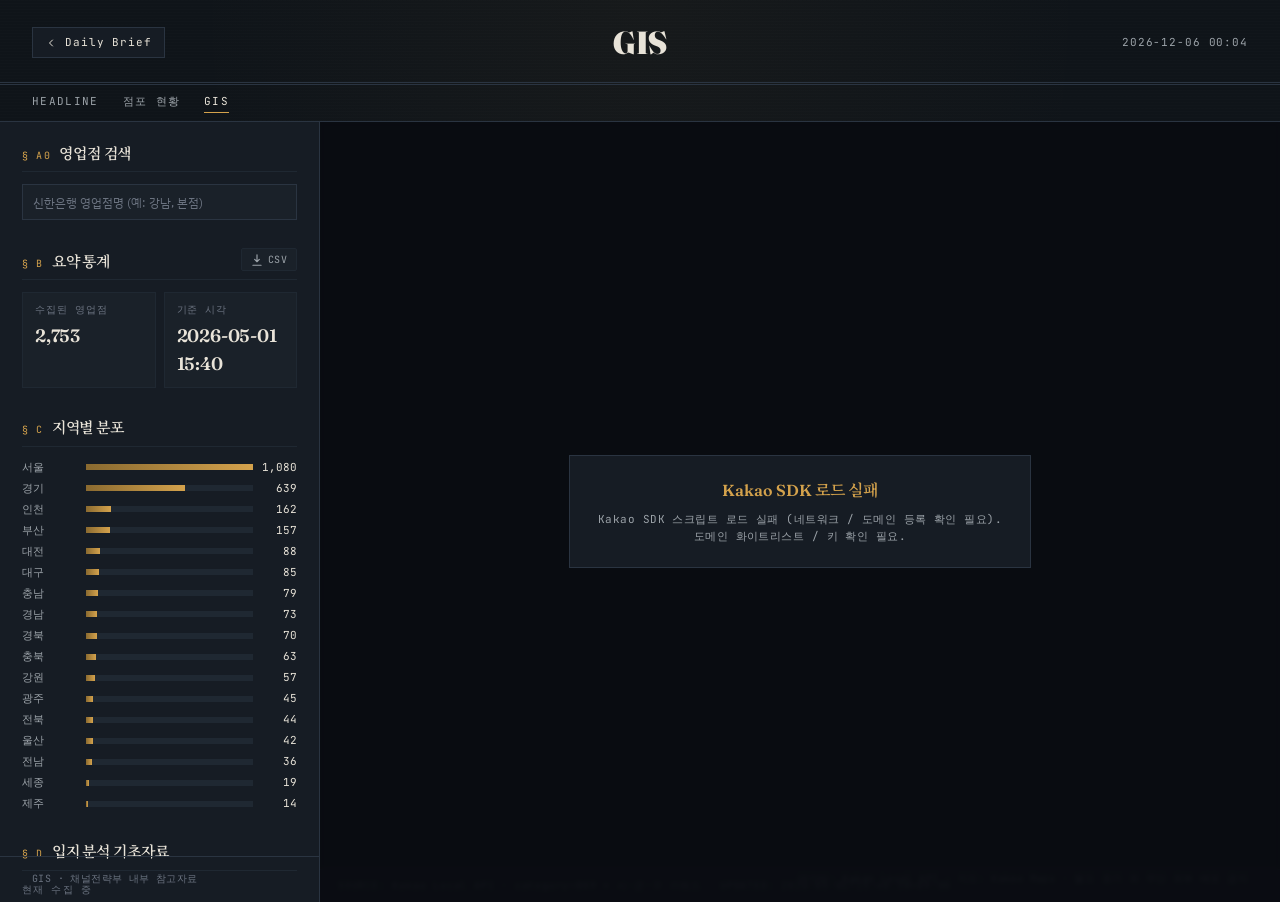
==== commit ada686af: "Adjust mobile GIS layout and align legend with desktop" ====
--- a/gis.html
+++ b/gis.html
@@ -112,7 +112,6 @@
       <p class="ref-sub">영업점 점수 산정</p>
       <ul class="ref-list">
         <li><strong>행정구 점수 50%</strong> + <strong>반경 내 점포밀도 50%</strong></li>
-        <li>반경 = 수도권·광역시·세종 · <strong>1 km</strong>, 그 외 <strong>2 km</strong>. 반경 내 4 대銀 점포수의 log 백분위 (0~100).</li>
         <li>행정구 점수 = 사업체수 45% · 가구소득 35% · 시장 규모 20% (서울 자치구는 유동인구, 그 외는 인구).</li>
       </ul>
       <p class="ref-sub">서울 유동인구 표시</p>
--- a/assets/gis.css
+++ b/assets/gis.css
@@ -520,8 +520,9 @@
 
 
 .gis-info {
-  min-width: 220px;
-  padding: 10px 12px;
+  min-width: 248px;
+  max-width: 300px;
+  padding: 12px 14px;
   font-family: var(--sans);
   font-size: 12px;
   color: #1a2129;
@@ -550,8 +551,8 @@
 
 .gis-info .bn {
   font-family: var(--serif);
-  font-weight: 600;
-  font-size: 13px;
+  font-weight: 700;
+  font-size: 16px;
   color: #0f1419;
   margin-bottom: 4px;
 }
@@ -662,36 +663,33 @@
   .kakao-map { min-height: 360px; }
 }
 
-.mobile-map-controls { display: none; }
+.mobile-map-controls { display: none !important; }
 
 @media (max-width: 960px) {
-  .mobile-map-controls {
-    display: grid;
-    gap: 8px;
-    position: static;
-    z-index: 1;
-    margin: 10px 10px 0;
-    padding: 10px;
-    border: 1px solid var(--line);
-    background: rgba(15, 20, 25, 0.92);
-    backdrop-filter: blur(3px);
+  .gis-main { order: 1; }
+  .gis-side { order: 2; }
+  .kakao-map { min-height: 520px; }
+  .map-legend {
+    top: 12px;
+    right: 10px;
   }
-  .mobile-map-controls .side-block {
-    margin: 0;
-    padding: 0;
-  }
-  .mobile-map-controls .block-head {
-    margin-bottom: 8px;
-  }
-  .gis-side .mobile-hidden {
-    display: none;
-  }
-  .kakao-map {
-    min-height: 520px;
-  }
-}
-
-@media (max-width: 960px) {
-  #mobile-map-controls #bank-toggle-list { display: none; }
-  #mobile-map-controls .logo-group-toggle { grid-template-columns: repeat(3, 1fr); }
-}
+}
+
+.gis-info .score-pill {
+  margin: 10px 0 8px;
+  padding: 8px 10px;
+  border: 1px solid #ead5a5;
+  background: #fff8ea;
+  border-radius: 6px;
+}
+.gis-info .score-pill .label { font-family: var(--mono); font-size: 10px; color: #7c5c1c; }
+.gis-info .score-pill .value { font-family: var(--mono); font-size: 24px; font-weight: 700; color: #b07400; line-height: 1.1; }
+.gis-info .score-grid {
+  display: grid;
+  grid-template-columns: 1fr 1fr;
+  gap: 6px;
+  margin-top: 6px;
+}
+.gis-info .score-cell { background: #f6f8fb; border: 1px solid #d8e0e9; border-radius: 4px; padding: 5px 6px; }
+.gis-info .score-cell .k { font-family: var(--mono); font-size: 9px; color: #607086; }
+.gis-info .score-cell .v { font-family: var(--mono); font-size: 12px; color: #12202f; font-weight: 600; }
